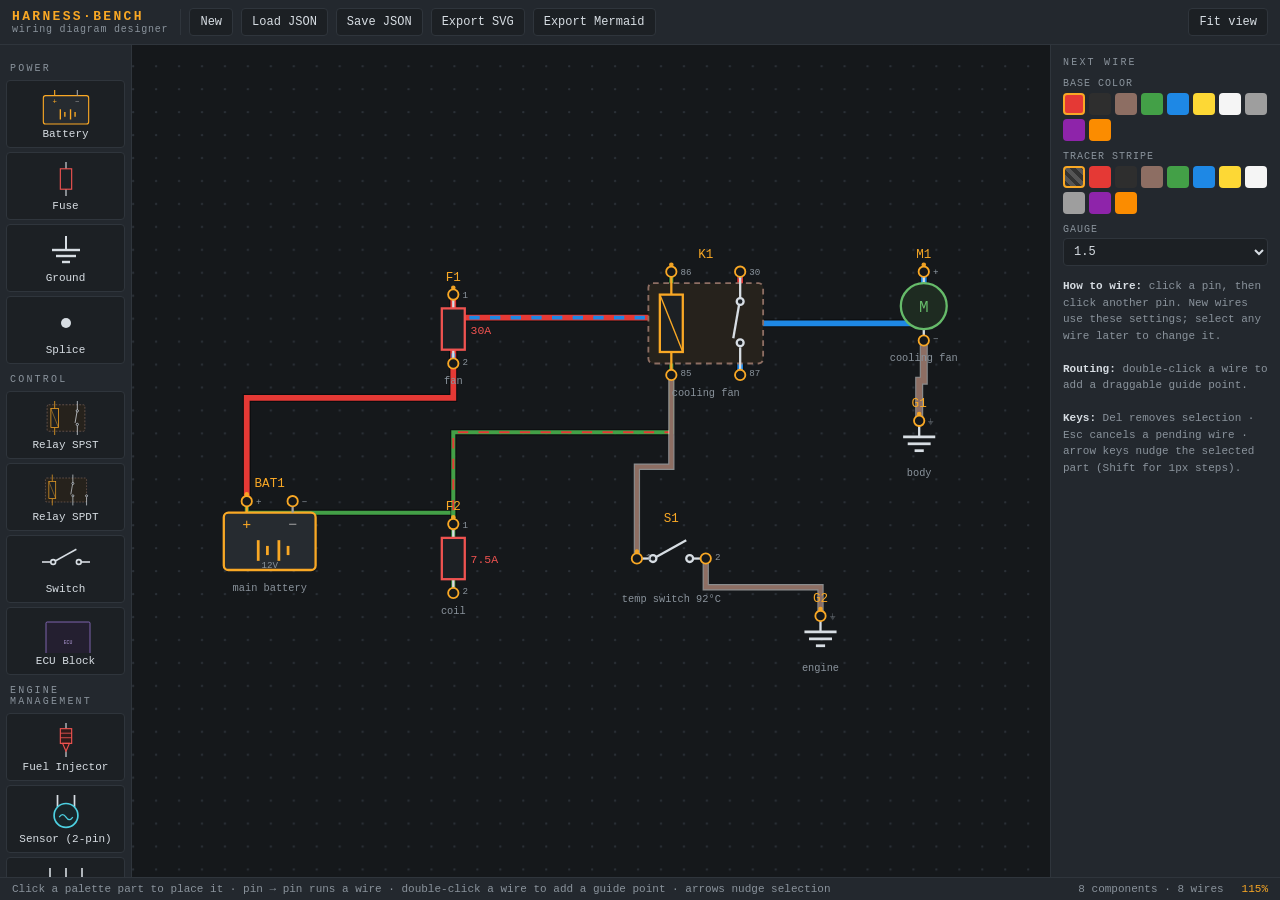
==== docs/tools/diagram-editor/index.html @ 3e5d9f63 "Added diagram-editor" ====
<!DOCTYPE html>
<html lang="en">
<head>
<meta charset="UTF-8">
<meta name="viewport" content="width=device-width, initial-scale=1.0">
<title>Harness Bench — automotive wiring diagram designer</title>
<link rel="stylesheet" href="assets/css/harness-bench.css">
</head>
<body>

<div id="toolbar">
  <div class="brand">HARNESS·BENCH<small>wiring diagram designer</small></div>
  <button id="btnNew" class="danger">New</button>
  <button id="btnLoad">Load JSON</button>
  <button id="btnSave">Save JSON</button>
  <button id="btnSvg">Export SVG</button>
  <button id="btnMermaid">Export Mermaid</button>
  <div class="spacer"></div>
  <button id="btnFit">Fit view</button>
  <input type="file" id="fileIn" accept=".json,application/json" hidden>
</div>

<div id="main">
  <nav id="palette" aria-label="Component palette"></nav>
  <div id="canvasWrap">
    <svg id="canvas" xmlns="http://www.w3.org/2000/svg">
      <defs>
        <pattern id="grid" width="20" height="20" patternUnits="userSpaceOnUse">
          <circle cx="1" cy="1" r="1" fill="#2b3138"/>
        </pattern>
      </defs>
      <rect id="bg" x="-5000" y="-5000" width="10000" height="10000" fill="url(#grid)"/>
      <g id="wiresLayer"></g>
      <g id="compsLayer"></g>
      <g id="handleLayer"></g>
      <g id="tempLayer"></g>
    </svg>
  </div>
  <aside id="props" aria-label="Properties"></aside>
</div>

<div id="status">
  <span id="stHint">Click a palette part to place it · click pin → pin to run a wire · drag body to move · wheel zooms, drag background pans</span>
  <span class="spacer"></span>
  <span id="stCounts"></span>
  <span id="stZoom" class="amber"></span>
</div>

<div id="modal" role="dialog" aria-modal="true">
  <div class="box">
    <h3 id="modalTitle">Export</h3>
    <textarea id="modalText" spellcheck="false"></textarea>
    <div class="row">
      <button id="btnCopy">Copy to clipboard</button>
      <button id="btnDlTxt">Download file</button>
      <span class="spacer"></span>
      <button id="btnClose">Close</button>
    </div>
  </div>
</div>

<script type="module" src="assets/js/main.js"></script>
</body>
</html>
---- docs/tools/diagram-editor/assets/css/harness-bench.css ----
/* ============ tokens: "silkscreen on an ESD mat" ============ */
:root{
  --mat:#1c2024;        /* bench mat charcoal */
  --mat-deep:#15181b;   /* canvas */
  --panel:#23282e;
  --panel-edge:#2f353c;
  --ink:#d7dde3;
  --ink-dim:#8a939c;
  --amber:#f9a825;      /* gauge illumination */
  --amber-dim:#b07b12;
  --ok:#66bb6a;
  --danger:#ef5350;
  --mono:ui-monospace,'Cascadia Code','JetBrains Mono',Consolas,'Liberation Mono',monospace;
}
*{box-sizing:border-box;margin:0;padding:0}
html,body{height:100%}
body{
  background:var(--mat);color:var(--ink);
  font-family:var(--mono);font-size:13px;
  display:flex;flex-direction:column;overflow:hidden;
  user-select:none;
}

/* ============ toolbar ============ */
#toolbar{
  display:flex;align-items:center;gap:8px;
  padding:8px 12px;background:var(--panel);
  border-bottom:1px solid var(--panel-edge);flex-wrap:wrap;
}
#toolbar .brand{
  letter-spacing:.18em;font-weight:700;color:var(--amber);
  padding-right:12px;border-right:1px solid var(--panel-edge);
  user-select:none;
}
#toolbar .brand small{display:block;letter-spacing:.08em;font-weight:400;color:var(--ink-dim);font-size:10px}
button{
  font-family:var(--mono);font-size:12px;color:var(--ink);
  background:var(--mat);border:1px solid var(--panel-edge);
  padding:6px 10px;border-radius:4px;cursor:pointer;
}
button:hover{border-color:var(--amber-dim);color:var(--amber)}
button:focus-visible{outline:2px solid var(--amber);outline-offset:1px}
button.danger:hover{border-color:var(--danger);color:var(--danger)}
.spacer{flex:1}

/* ============ main layout ============ */
#main{flex:1;display:flex;min-height:0}

/* palette rail */
#palette{
  width:132px;background:var(--panel);border-right:1px solid var(--panel-edge);
  overflow-y:auto;padding:8px 6px;
}
#palette h2{
  font-size:10px;letter-spacing:.22em;color:var(--ink-dim);
  text-transform:uppercase;margin:10px 4px 6px;font-weight:400;
}
.pal-item{
  display:flex;flex-direction:column;align-items:center;justify-content:center;gap:2px;
  width:100%;padding:7px 4px;margin-bottom:4px;border-radius:4px;
  background:var(--mat);border:1px solid var(--panel-edge);cursor:pointer;
  color:var(--ink);font-family:var(--mono);font-size:11px;
}
.pal-item:hover{border-color:var(--amber-dim)}
.pal-item svg{pointer-events:none;display:block}

/* canvas */
#canvasWrap{flex:1;position:relative;min-width:0}
#canvas{width:100%;height:100%;display:block;background:var(--mat-deep);cursor:crosshair;touch-action:none}
#canvas .comp-body{cursor:grab}
#canvas .pin{cursor:pointer}
#canvas .wire-hit{cursor:pointer}
#canvas .comp-text{
  cursor:move;
  pointer-events:all;
  stroke:rgba(0,0,0,0);
  stroke-width:10px;
  stroke-linejoin:round;
  paint-order:stroke fill;
}

/* properties panel */
#props{
  width:230px;background:var(--panel);border-left:1px solid var(--panel-edge);
  padding:12px;overflow-y:auto;
}
#props h2{
  font-size:10px;letter-spacing:.22em;color:var(--ink-dim);
  text-transform:uppercase;font-weight:400;margin-bottom:10px;
}
#props .field{margin-bottom:10px}
#props label{display:block;font-size:10px;color:var(--ink-dim);letter-spacing:.1em;text-transform:uppercase;margin-bottom:3px}
#props input[type=text],#props select{
  width:100%;background:var(--mat);color:var(--ink);
  border:1px solid var(--panel-edge);border-radius:4px;
  font-family:var(--mono);font-size:12px;padding:5px 6px;
}
#props input:focus-visible,#props select:focus-visible{outline:2px solid var(--amber);outline-offset:1px}
.swatchbar{display:flex;flex-wrap:wrap;gap:4px;margin-top:4px}
.swatch{
  width:22px;height:22px;border-radius:4px;border:2px solid transparent;cursor:pointer;padding:0;
}
.swatch.on{border-color:var(--amber)}
.hint{color:var(--ink-dim);font-size:11px;line-height:1.5;margin-top:12px}
.hint b{color:var(--ink)}
.desig{color:var(--amber);font-size:15px;margin-bottom:8px;letter-spacing:.08em}

/* status bar */
#status{
  display:flex;gap:18px;align-items:center;
  padding:5px 12px;background:var(--panel);border-top:1px solid var(--panel-edge);
  font-size:11px;color:var(--ink-dim);
}
#status .amber{color:var(--amber)}

/* export modal */
#modal{
  position:fixed;inset:0;background:rgba(0,0,0,.6);
  display:none;align-items:center;justify-content:center;z-index:10;
}
#modal.open{display:flex}
#modal .box{
  width:min(760px,92vw);max-height:86vh;display:flex;flex-direction:column;
  background:var(--panel);border:1px solid var(--panel-edge);border-radius:6px;padding:14px;gap:10px;
}
#modal textarea{
  flex:1;min-height:340px;background:var(--mat-deep);color:var(--ink);
  border:1px solid var(--panel-edge);border-radius:4px;
  font-family:var(--mono);font-size:11px;padding:8px;white-space:pre;resize:vertical;
}
#modal .row{display:flex;gap:8px;align-items:center}
#modal h3{color:var(--amber);letter-spacing:.12em;font-size:12px;text-transform:uppercase;font-weight:400}

@media (max-width:760px){
  #props{position:absolute;right:0;top:0;bottom:0;z-index:5;box-shadow:-6px 0 18px rgba(0,0,0,.4)}
  #palette{width:104px}
}
@media (prefers-reduced-motion:no-preference){
  .pin{transition:r .1s}
}
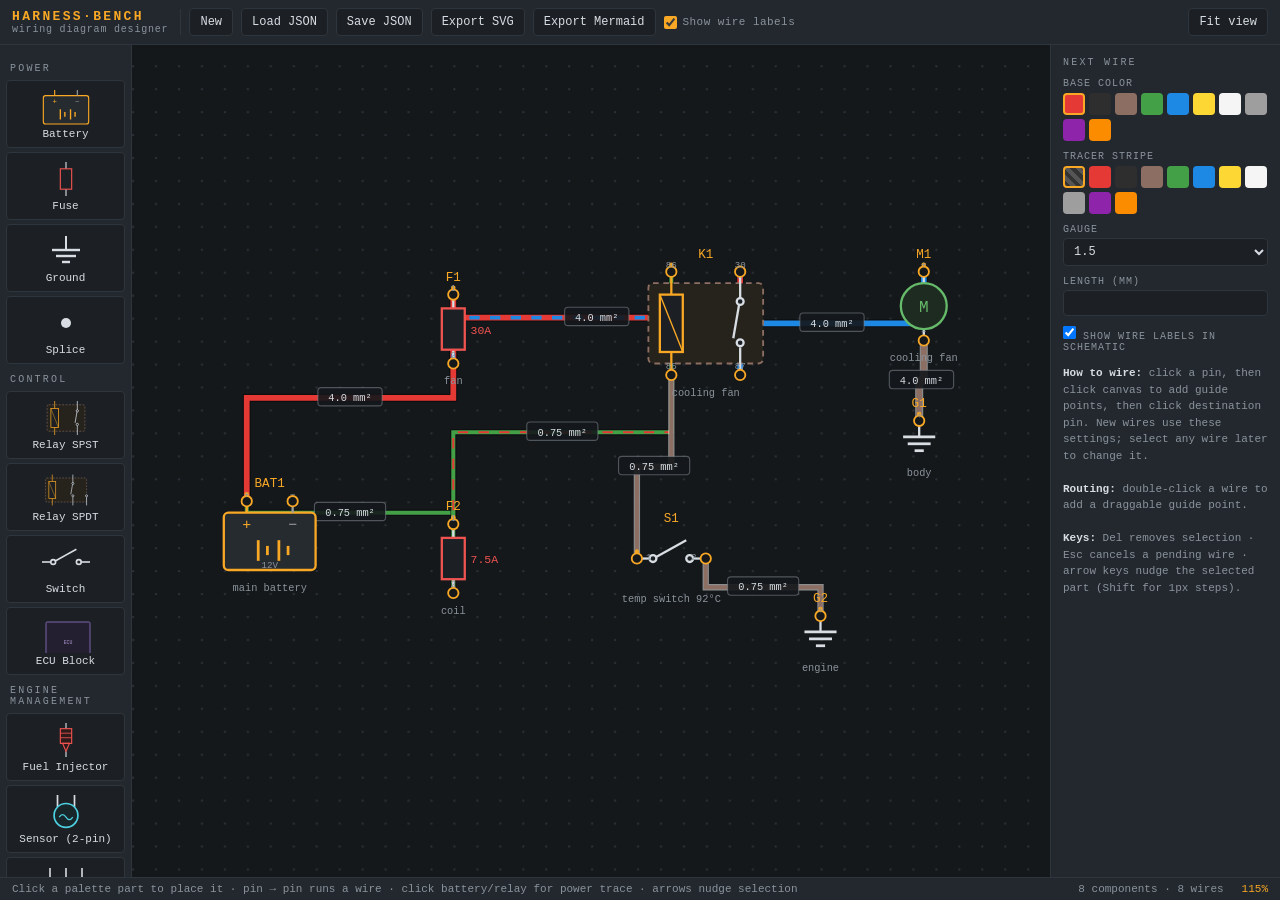
==== commit 274f39bd: "Several changes" ====
--- a/docs/tools/diagram-editor/index.html
+++ b/docs/tools/diagram-editor/index.html
@@ -15,6 +15,7 @@
   <button id="btnSave">Save JSON</button>
   <button id="btnSvg">Export SVG</button>
   <button id="btnMermaid">Export Mermaid</button>
+  <label class="toolbar-check"><input type="checkbox" id="chkWireLabels" checked> Show wire labels</label>
   <div class="spacer"></div>
   <button id="btnFit">Fit view</button>
   <input type="file" id="fileIn" accept=".json,application/json" hidden>
--- a/docs/tools/diagram-editor/assets/css/harness-bench.css
+++ b/docs/tools/diagram-editor/assets/css/harness-bench.css
@@ -41,6 +41,8 @@
 button:hover{border-color:var(--amber-dim);color:var(--amber)}
 button:focus-visible{outline:2px solid var(--amber);outline-offset:1px}
 button.danger:hover{border-color:var(--danger);color:var(--danger)}
+.toolbar-check{display:flex;align-items:center;gap:6px;color:var(--ink-dim);font-size:11px;letter-spacing:.04em}
+.toolbar-check input{accent-color:var(--amber)}
 .spacer{flex:1}
 
 /* ============ main layout ============ */
@@ -70,6 +72,8 @@
 #canvas .comp-body{cursor:grab}
 #canvas .pin{cursor:pointer}
 #canvas .wire-hit{cursor:pointer}
+#canvas .note-resize-handle{cursor:nwse-resize}
+#canvas .wire-label text{pointer-events:none}
 #canvas .comp-text{
   cursor:move;
   pointer-events:all;
@@ -90,12 +94,13 @@
 }
 #props .field{margin-bottom:10px}
 #props label{display:block;font-size:10px;color:var(--ink-dim);letter-spacing:.1em;text-transform:uppercase;margin-bottom:3px}
-#props input[type=text],#props select{
+#props input[type=text],#props input[type=number],#props select,#props textarea{
   width:100%;background:var(--mat);color:var(--ink);
   border:1px solid var(--panel-edge);border-radius:4px;
   font-family:var(--mono);font-size:12px;padding:5px 6px;
 }
-#props input:focus-visible,#props select:focus-visible{outline:2px solid var(--amber);outline-offset:1px}
+#props textarea{resize:vertical;min-height:84px;line-height:1.35}
+#props input:focus-visible,#props select:focus-visible,#props textarea:focus-visible{outline:2px solid var(--amber);outline-offset:1px}
 .swatchbar{display:flex;flex-wrap:wrap;gap:4px;margin-top:4px}
 .swatch{
   width:22px;height:22px;border-radius:4px;border:2px solid transparent;cursor:pointer;padding:0;
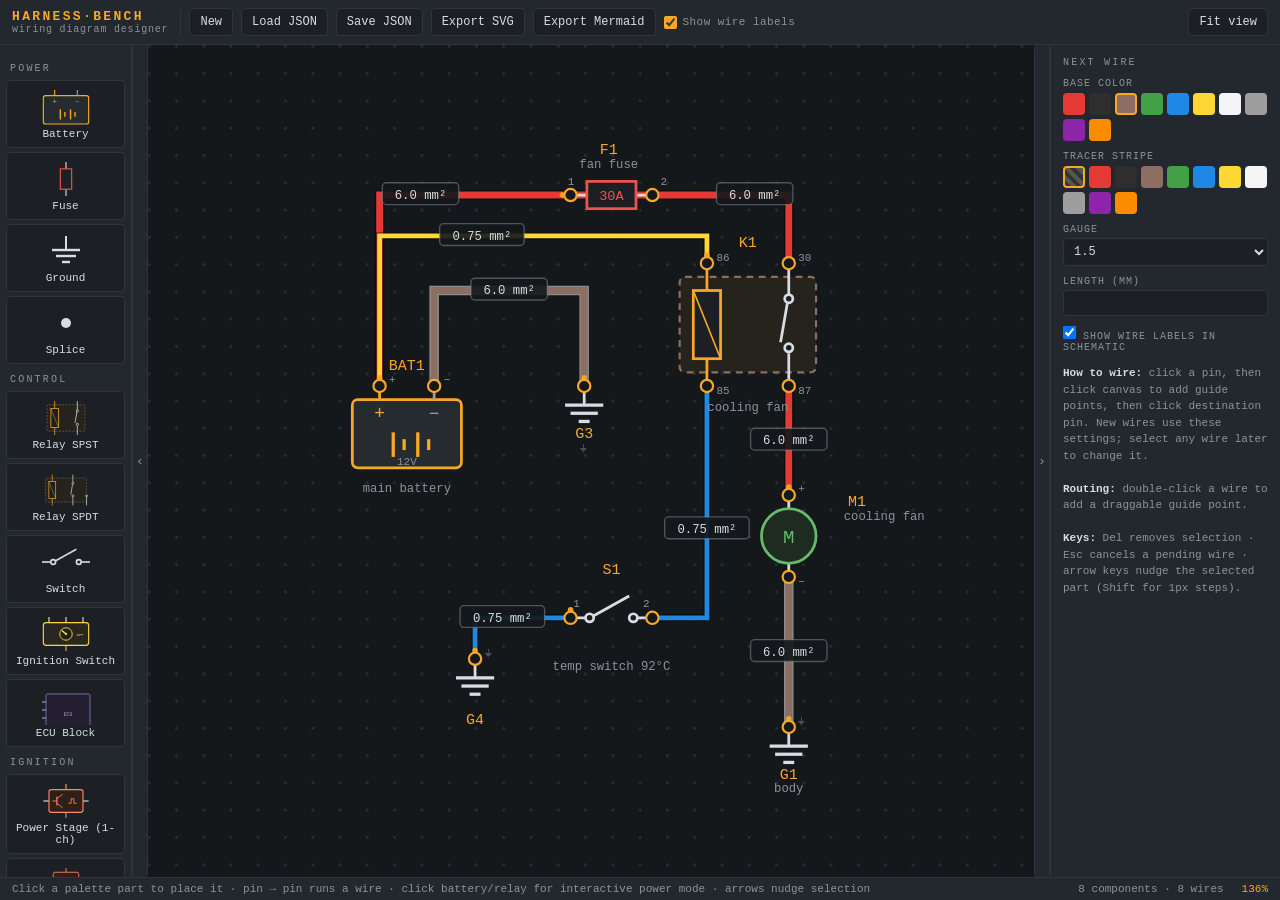
==== commit dc499c55: "Make the parts palette and properties panel collapsible Adds a thin edge tab on each panel's canvas-" ====
--- a/docs/tools/diagram-editor/index.html
+++ b/docs/tools/diagram-editor/index.html
@@ -23,6 +23,7 @@
 
 <div id="main">
   <nav id="palette" aria-label="Component palette"></nav>
+  <button id="paletteHandle" class="panel-handle" aria-label="Toggle parts panel" aria-expanded="true" title="Hide parts panel">‹</button>
   <div id="canvasWrap">
     <svg id="canvas" xmlns="http://www.w3.org/2000/svg">
       <defs>
@@ -37,6 +38,7 @@
       <g id="tempLayer"></g>
     </svg>
   </div>
+  <button id="propsHandle" class="panel-handle" aria-label="Toggle properties panel" aria-expanded="true" title="Hide properties panel">›</button>
   <aside id="props" aria-label="Properties"></aside>
 </div>
 
--- a/docs/tools/diagram-editor/assets/css/harness-bench.css
+++ b/docs/tools/diagram-editor/assets/css/harness-bench.css
@@ -66,6 +66,18 @@
 .pal-item:hover{border-color:var(--amber-dim)}
 .pal-item svg{pointer-events:none;display:block}
 
+/* collapsible panel edge tabs */
+.panel-handle{
+  flex:none;width:16px;align-self:stretch;padding:0;
+  background:var(--panel);color:var(--ink-dim);cursor:pointer;
+  border:none;border-left:1px solid var(--panel-edge);border-right:1px solid var(--panel-edge);
+  font-family:var(--mono);font-size:13px;line-height:1;
+  display:flex;align-items:center;justify-content:center;
+}
+.panel-handle:hover{color:var(--amber);border-color:var(--amber-dim)}
+.panel-handle:focus-visible{outline:2px solid var(--amber);outline-offset:-2px}
+#palette.collapsed,#props.collapsed{display:none}
+
 /* canvas */
 #canvasWrap{flex:1;position:relative;min-width:0}
 #canvas{width:100%;height:100%;display:block;background:var(--mat-deep);cursor:crosshair;touch-action:none}
@@ -101,6 +113,9 @@
 }
 #props textarea{resize:vertical;min-height:84px;line-height:1.35}
 #props input:focus-visible,#props select:focus-visible,#props textarea:focus-visible{outline:2px solid var(--amber);outline-offset:1px}
+.pin-row{display:flex;gap:4px;margin-bottom:4px}
+#props .pin-row input{flex:1;min-width:0;width:auto}
+#props .pin-row select{width:72px;flex:none}
 .swatchbar{display:flex;flex-wrap:wrap;gap:4px;margin-top:4px}
 .swatch{
   width:22px;height:22px;border-radius:4px;border:2px solid transparent;cursor:pointer;padding:0;
@@ -137,8 +152,11 @@
 #modal h3{color:var(--amber);letter-spacing:.12em;font-size:12px;text-transform:uppercase;font-weight:400}
 
 @media (max-width:760px){
-  #props{position:absolute;right:0;top:0;bottom:0;z-index:5;box-shadow:-6px 0 18px rgba(0,0,0,.4)}
+  #props{position:absolute;right:0;top:0;bottom:0;z-index:5;box-shadow:-6px 0 18px rgba(0,0,0,.4);padding-right:26px}
   #palette{width:104px}
+  /* props becomes an overlay here, so its edge tab must float above it
+     (rather than sit in normal flow) to stay reachable for closing it */
+  #propsHandle{position:relative;z-index:6}
 }
 @media (prefers-reduced-motion:no-preference){
   .pin{transition:r .1s}
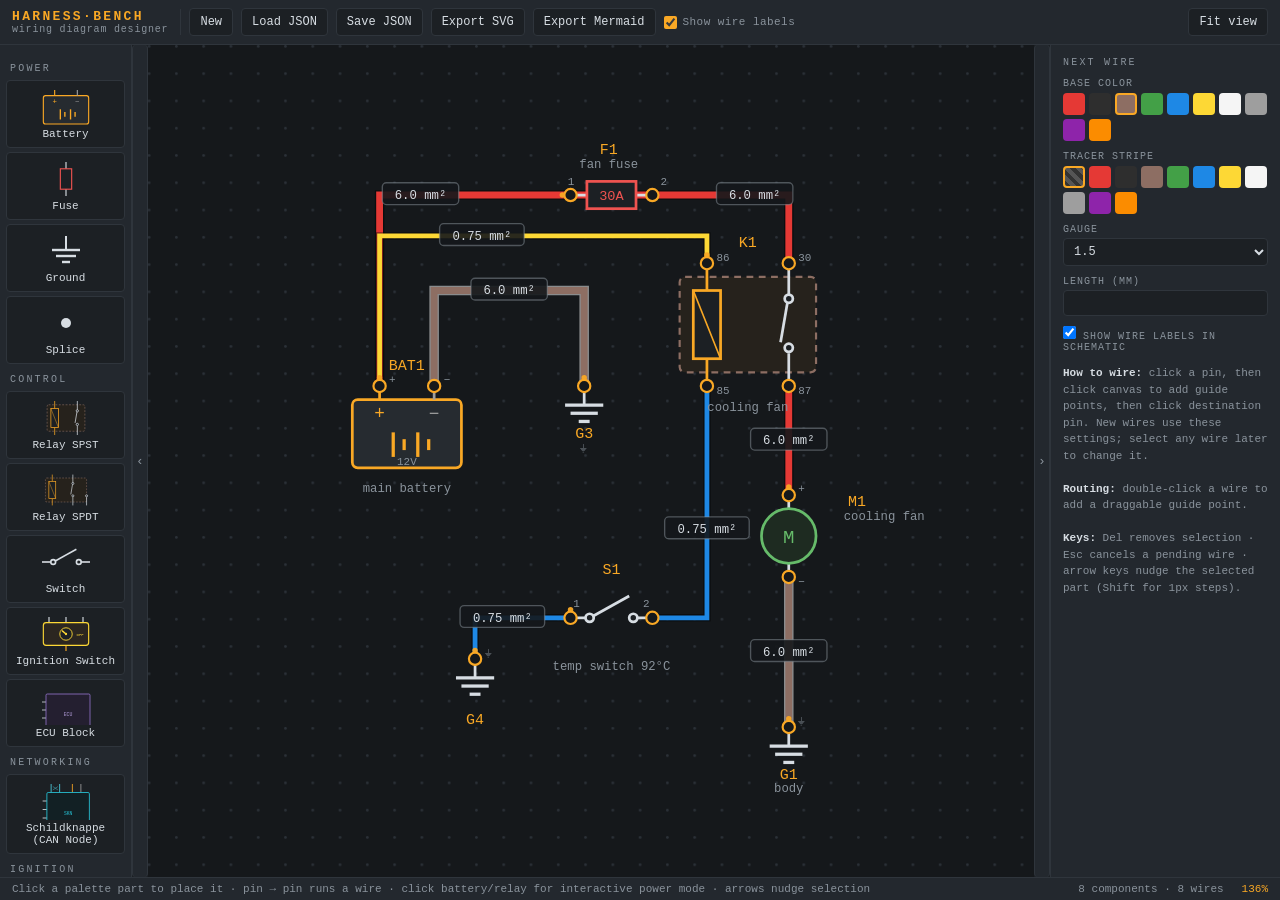
==== commit c325db7b: "Add two-finger pinch-to-zoom for mobile in wiring diagram editor" ====
--- a/docs/tools/diagram-editor/index.html
+++ b/docs/tools/diagram-editor/index.html
@@ -43,7 +43,7 @@
 </div>
 
 <div id="status">
-  <span id="stHint">Click a palette part to place it · click pin → pin to run a wire · drag body to move · wheel zooms, drag background pans</span>
+  <span id="stHint">Click a palette part to place it · click pin → pin to run a wire · drag body to move · wheel or pinch zooms, drag background pans</span>
   <span class="spacer"></span>
   <span id="stCounts"></span>
   <span id="stZoom" class="amber"></span>
--- a/docs/tools/diagram-editor/assets/css/harness-bench.css
+++ b/docs/tools/diagram-editor/assets/css/harness-bench.css
@@ -116,6 +116,7 @@
 .pin-row{display:flex;gap:4px;margin-bottom:4px}
 #props .pin-row input{flex:1;min-width:0;width:auto}
 #props .pin-row select{width:72px;flex:none}
+.pin-row-fixed{flex:1;padding:5px 6px;color:var(--ink-dim);font-size:12px;letter-spacing:.04em}
 .swatchbar{display:flex;flex-wrap:wrap;gap:4px;margin-top:4px}
 .swatch{
   width:22px;height:22px;border-radius:4px;border:2px solid transparent;cursor:pointer;padding:0;
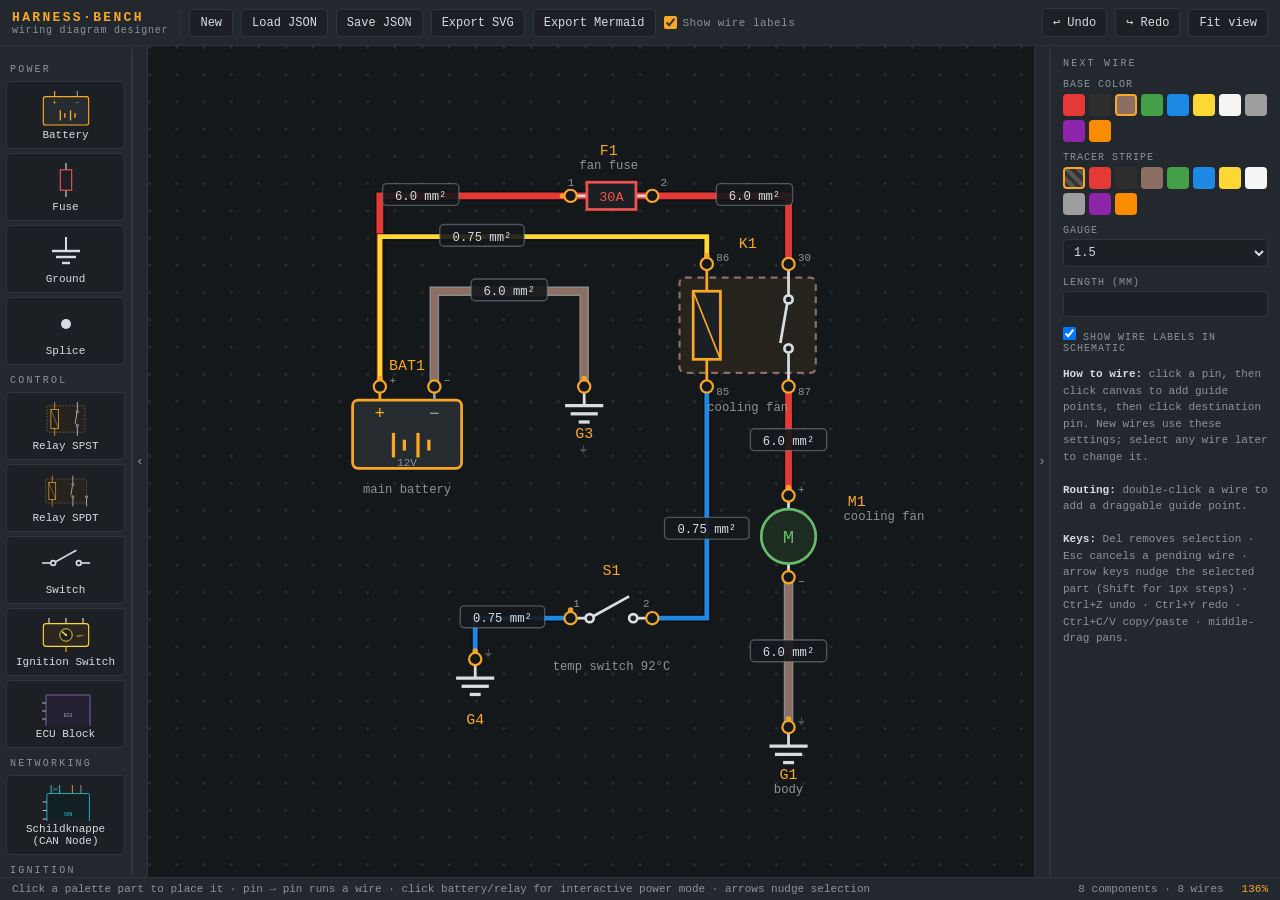
==== commit 32307213: "feat: undo/redo, copy/paste, middle-click pan, symbol editor, mermaid quality" ====
--- a/docs/tools/diagram-editor/index.html
+++ b/docs/tools/diagram-editor/index.html
@@ -17,6 +17,8 @@
   <button id="btnMermaid">Export Mermaid</button>
   <label class="toolbar-check"><input type="checkbox" id="chkWireLabels" checked> Show wire labels</label>
   <div class="spacer"></div>
+  <button id="btnUndo" title="Undo (Ctrl+Z)">↩ Undo</button>
+  <button id="btnRedo" title="Redo (Ctrl+Y)">↪ Redo</button>
   <button id="btnFit">Fit view</button>
   <input type="file" id="fileIn" accept=".json,application/json" hidden>
 </div>
--- a/docs/tools/diagram-editor/assets/css/harness-bench.css
+++ b/docs/tools/diagram-editor/assets/css/harness-bench.css
@@ -152,6 +152,31 @@
 #modal .row{display:flex;gap:8px;align-items:center}
 #modal h3{color:var(--amber);letter-spacing:.12em;font-size:12px;text-transform:uppercase;font-weight:400}
 
+/* symbol editor modal */
+#symModal{
+  position:fixed;inset:0;background:rgba(0,0,0,.6);
+  display:none;align-items:center;justify-content:center;z-index:11;
+}
+#symModal.open{display:flex}
+#symModal .box{
+  width:min(820px,94vw);max-height:90vh;display:flex;flex-direction:column;
+  background:var(--panel);border:1px solid var(--panel-edge);border-radius:6px;padding:14px;gap:10px;
+}
+#symModal h3{color:var(--amber);letter-spacing:.12em;font-size:12px;text-transform:uppercase;font-weight:400}
+.sym-hint{color:var(--ink-dim);font-size:11px;line-height:1.5}
+.sym-layout{display:flex;gap:12px;flex:1;min-height:0}
+#symText{
+  flex:1;min-height:260px;background:var(--mat-deep);color:var(--ink);
+  border:1px solid var(--panel-edge);border-radius:4px;
+  font-family:var(--mono);font-size:11px;padding:8px;white-space:pre;resize:none;
+}
+#symPreviewWrap{
+  flex:none;background:var(--mat-deep);border:1px solid var(--panel-edge);border-radius:4px;
+  display:flex;align-items:center;justify-content:center;padding:8px;
+}
+#symPreview{display:block;overflow:visible}
+#symModal .row{display:flex;gap:8px;align-items:center}
+
 @media (max-width:760px){
   #props{position:absolute;right:0;top:0;bottom:0;z-index:5;box-shadow:-6px 0 18px rgba(0,0,0,.4);padding-right:26px}
   #palette{width:104px}
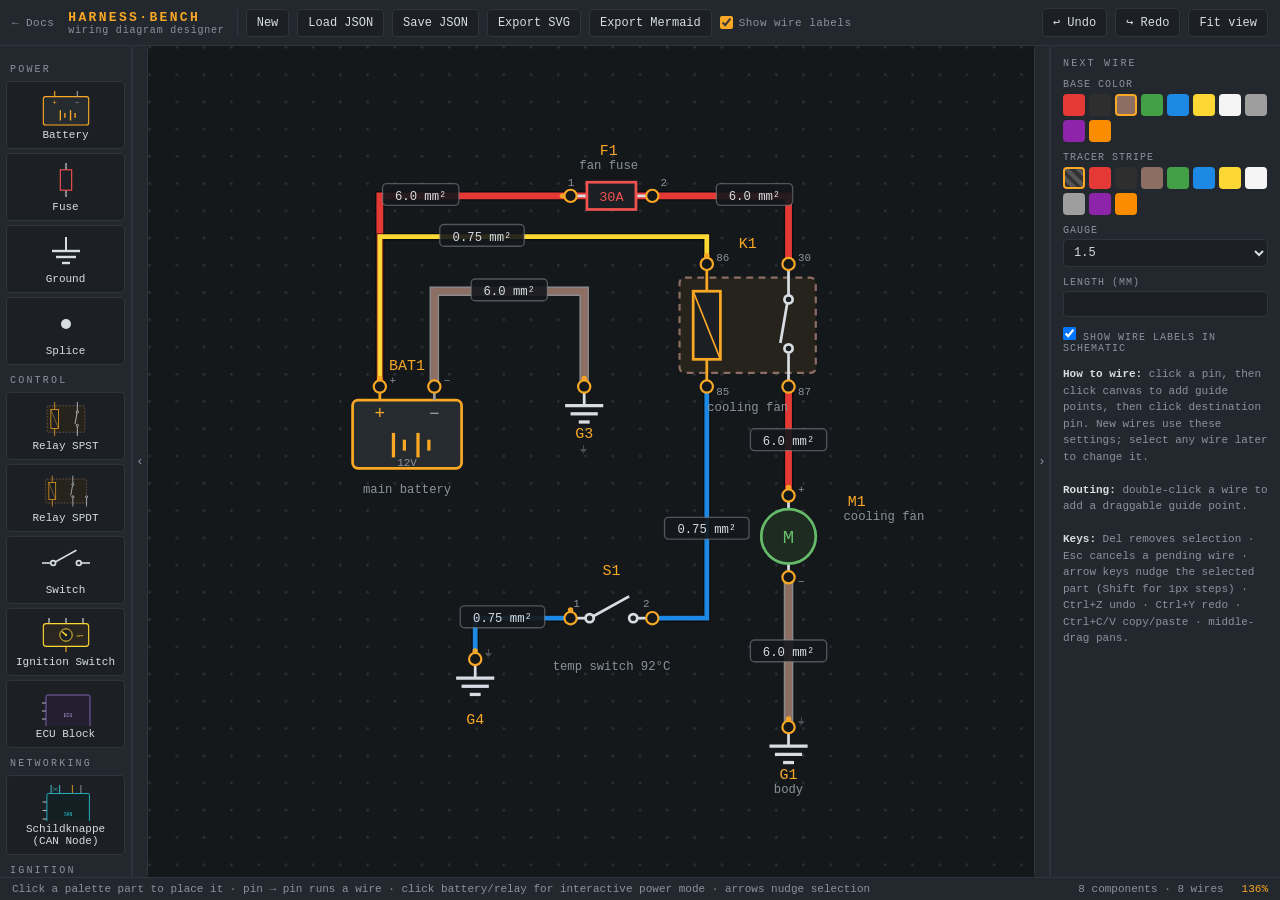
==== commit 01f0ca91: "Restructure navigation around a numbered Getting Started path - 24P V1 nav: Overview, then Getting S" ====
--- a/docs/tools/diagram-editor/index.html
+++ b/docs/tools/diagram-editor/index.html
@@ -9,6 +9,7 @@
 <body>
 
 <div id="toolbar">
+  <a class="back-link" href="../index.html" title="Back to the Hüpftronik documentation">← Docs</a>
   <div class="brand">HARNESS·BENCH<small>wiring diagram designer</small></div>
   <button id="btnNew" class="danger">New</button>
   <button id="btnLoad">Load JSON</button>
--- a/docs/tools/diagram-editor/assets/css/harness-bench.css
+++ b/docs/tools/diagram-editor/assets/css/harness-bench.css
@@ -32,6 +32,8 @@
   padding-right:12px;border-right:1px solid var(--panel-edge);
   user-select:none;
 }
+#toolbar .back-link{color:var(--ink-dim);text-decoration:none;font-size:11px;letter-spacing:.04em;margin-right:6px}
+#toolbar .back-link:hover{color:var(--amber)}
 #toolbar .brand small{display:block;letter-spacing:.08em;font-weight:400;color:var(--ink-dim);font-size:10px}
 button{
   font-family:var(--mono);font-size:12px;color:var(--ink);
@@ -174,7 +176,7 @@
   flex:none;background:var(--mat-deep);border:1px solid var(--panel-edge);border-radius:4px;
   display:flex;align-items:center;justify-content:center;padding:8px;
 }
-#symPreview{display:block;overflow:visible}
+#symPreview{display:block;object-fit:contain}
 #symModal .row{display:flex;gap:8px;align-items:center}
 
 @media (max-width:760px){
